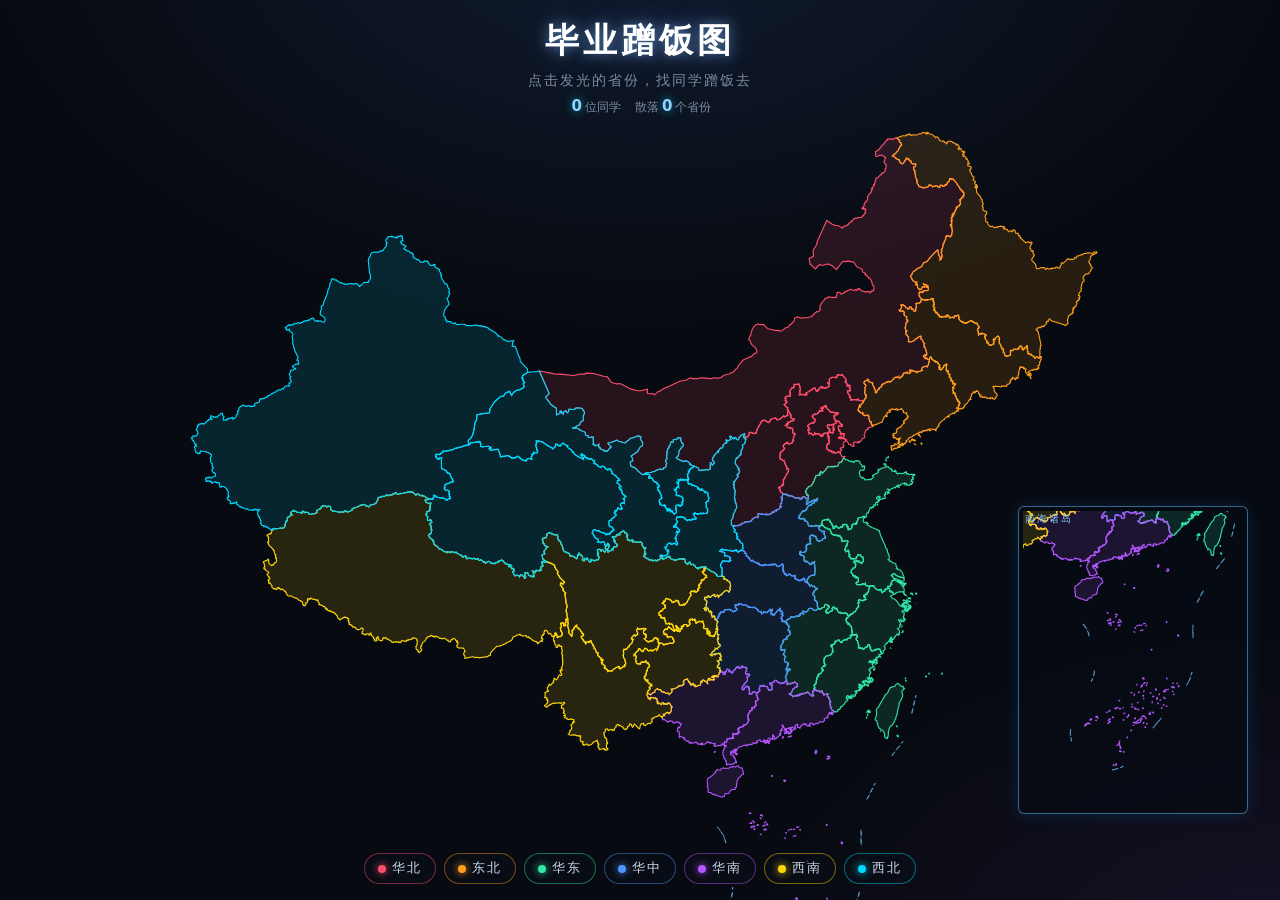
==== index.html @ 1296a6bd "最初之作" ====
<!doctype html>
<html lang="zh-CN">
<head>
	<meta charset="UTF-8" />
	<meta name="viewport" content="width=device-width, initial-scale=1.0" />
	<title>毕业蹭饭图</title>
	<link rel="stylesheet" href="./css/style.css" />
</head>
<body>
	<header>
		<h1 id="title"></h1>
		<p id="subtitle"></p>
		<p id="teachers"></p>
		<div class="stats">
			<span><b id="stat-num">0</b>位同学</span>
			<span>散落<b id="stat-prov">0</b>个省份</span>
		</div>
	</header>

	<main id="stage">
		<svg id="map" xmlns="http://www.w3.org/2000/svg">
			<g id="mapGroup">
				<g id="borders">
					<g id="geo"></g>
					<path id="ten-dash"></path>
				</g>
				<g id="labels"></g>
				<g id="pins"></g>
			</g>
		</svg>

		<!-- 南海诸岛附图：只复用省界+十段线，换 viewBox 裁剪 -->
		<div id="inset-wrap">
			<span class="tag">南海诸岛</span>
			<svg id="inset" xmlns="http://www.w3.org/2000/svg">
				<use href="#borders"></use>
			</svg>
		</div>

		<div id="tooltip"></div>
		<div id="overlay"></div>
		<aside id="card"></aside>

		<nav id="legend"></nav>
	</main>

	<script src="./js/map-data.js"></script>
	<script src="./js/students.js"></script>
	<script src="./js/app.js"></script>
</body>
</html>
---- css/style.css ----
/* ============================================================
   毕业蹭饭图 · 霓虹周期表风格
   ============================================================ */
* { box-sizing: border-box; }

:root {
	--bg: #070a10;
	--text: #e8f1ff;
	--muted: #7d8aa3;
}

html, body {
	height: 100%;
	margin: 0;
}

body {
	background:
		radial-gradient(1100px 700px at 50% -10%, rgba(60, 110, 200, 0.18), transparent 60%),
		radial-gradient(900px 600px at 100% 110%, rgba(180, 85, 255, 0.10), transparent 60%),
		var(--bg);
	color: var(--text);
	font-family: "PingFang SC", "Microsoft YaHei", "Noto Sans SC", system-ui, sans-serif;
	overflow: hidden;
	user-select: none;
	display: flex;      /* 标题 + 地图纵向分配，标题多高都不挤掉地图底部 */
	flex-direction: column;
	height: 100vh;
}

/* ---------------- 顶部标题 ---------------- */
header {
	text-align: center;
	padding: 18px 16px 4px;
	flex: none;
}
header h1 {
	margin: 0;
	font-size: clamp(20px, 3vw, 34px);
	letter-spacing: 4px;
	font-weight: 800;
	color: #fff;
	text-shadow: 0 0 12px rgba(120, 190, 255, .55), 0 0 32px rgba(120, 160, 255, .35);
}
header p {
	margin: 8px 0 6px;
	font-size: clamp(11px, 1.2vw, 14px);
	color: var(--muted);
	letter-spacing: 2px;
}
/* 任课老师一行 */
#teachers {
	margin: 4px 0 2px !important;
	font-size: clamp(10px, 1.05vw, 12.5px) !important;
	letter-spacing: 1px !important;
	color: #7e93ad;
}
#teachers .teacher i {
	font-style: normal;
	color: #5a6d85;
	margin-right: 5px;
}
#teachers .t-sep {
	margin: 0 9px;
	color: #3d4d61;
}

.stats {
	display: inline-flex;
	gap: 14px;
	font-size: 12px;
	color: var(--muted);
}
.stats b {
	color: #8fd3ff;
	font-size: 15px;
	margin: 0 3px;
	text-shadow: 0 0 10px rgba(0, 217, 255, .7);
}

/* ---------------- 地图舞台 ---------------- */
#stage {
	position: relative;
	flex: 1 1 auto;   /* 占满标题之外的剩余视口，底部图例永远不会被切掉 */
	min-height: 0;
	padding: 4px 2vw 76px;
}

#map {
	width: 100%;
	height: 100%;
	display: block;
	overflow: visible; /* 省份放大后允许超出地图视口，不被裁切 */
}

/* 光晕副本：平时不渲染；hover / 选中时出现，它是唯一挂 filter 的元素。
   柔光本来就是模糊的，所以它被 GPU 纹理化也无所谓；
   清晰本体 .province 不挂 filter，放大边缘始终锐利。 */
.halo {
	display: none;
	pointer-events: none;
	fill: var(--c);
	stroke: var(--c);
	stroke-width: 1.1;
	vector-effect: non-scaling-stroke;
	transition: transform .55s cubic-bezier(.22, .9, .26, 1.05);
}
.cell:hover .halo {
	display: inline;
	fill-opacity: .33;
	filter: drop-shadow(0 0 5px var(--c)) drop-shadow(0 0 14px var(--c));
}
.cell.glow .halo {
	display: inline;
	fill-opacity: .24; /* .13 的本体 + .24 的光晕 ≈ .34 总填充 */
	filter: drop-shadow(0 0 4px var(--c)) drop-shadow(0 0 10px var(--c));
}

.province {
	fill: var(--c);
	fill-opacity: .13;
	stroke: var(--c);
	stroke-width: 1.1;
	vector-effect: non-scaling-stroke;
	cursor: pointer;
	transition:
		transform .55s cubic-bezier(.22, .9, .26, 1.05),
		opacity .35s ease,
		stroke-width .35s ease;
}
.province.selected {
	stroke-width: 1.7; /* 放大后一条明确挺括的轮廓亮线 */
}

/* 选中某省 / 大区筛选时，其余省份变暗（对应周期表的 overlay） */
.viewing .province.dim {
	fill-opacity: .05;
	opacity: .22;
}
.viewing .province.dim { pointer-events: none; }
.filtering .cell.faded .province {
	fill-opacity: .05;
	opacity: .22;
}

/* 十段线 */
#ten-dash {
	fill: none;
	stroke: #6fc3ff;
	stroke-width: 1;
	opacity: .75;
	stroke-dasharray: 5 3;
	vector-effect: non-scaling-stroke;
	pointer-events: none;
}

/* 省名标签：默认隐藏，点开某省放大后才出现（深色描边保证在亮色省域上清晰） */
.province-label {
	fill: #e6f1ff;
	stroke: rgba(5, 9, 16, .85);
	stroke-width: 1.4px;
	paint-order: stroke;
	vector-effect: non-scaling-stroke;
	font-weight: 700;
	letter-spacing: .5px;
	pointer-events: none;
	opacity: 0;
	transition:
		opacity .3s ease,
		transform .55s cubic-bezier(.22, .9, .26, 1.05);
}
.province-label.label-lg { font-size: 6.2px; }
.province-label.label-sm { font-size: 4.4px; }
/* 只有被点开放大的那个省显示名字，并跟随放大动画 */
.province-label.selected-label { opacity: 1; }

/* ---------------- 人数脉冲角标 ---------------- */
.pin { pointer-events: none; }
.pin-halo {
	r: 3.4;
	fill: none;
	stroke: var(--c);
	stroke-width: 1;
	transform-box: fill-box;
	transform-origin: center;
	animation: halo 2.2s ease-out infinite;
}
.pin-dot { fill: var(--c); }
.pin-num {
	fill: #061018;
	font-size: 3.6px;
	font-weight: 800;
}
@keyframes halo {
	0%   { transform: scale(1);   opacity: .9; }
	70%  { transform: scale(2.6); opacity: 0; }
	100% { transform: scale(2.6); opacity: 0; }
}
.pin.faded { opacity: .12; }
.viewing .pin { opacity: 0; transition: opacity .25s ease; }

/* ---------------- 南海诸岛附图 ---------------- */
#inset-wrap {
	position: absolute;
	right: max(14px, 2.5vw);
	bottom: 86px;
	width: clamp(150px, 19vw, 230px);
	border: 1px solid rgba(111, 195, 255, .5);
	border-radius: 6px;
	background: rgba(7, 12, 20, .72);
	box-shadow: 0 0 18px rgba(0, 140, 255, .18);
	padding: 4px;
	transition: opacity .3s ease;
}
#inset-wrap .tag {
	position: absolute;
	left: 6px;
	top: 5px;
	font-size: 10px;
	color: #8fc9ff;
	letter-spacing: 2px;
}
#inset {
	width: 100%;
	display: block;
	pointer-events: none;
}
.viewing #inset-wrap,
.filtering #inset-wrap { opacity: .25; }

/* ---------------- 遮罩 ---------------- */
#overlay {
	position: fixed;
	inset: 0;
	/* 只用深色压暗，绝不能加 backdrop-filter：
	   遮罩出现时它会把后面放大的省份和省名整体毛玻璃模糊掉 */
	background: rgba(3, 6, 10, .62);
	opacity: 0;
	pointer-events: none;
	transition: opacity .4s ease;
	z-index: 5;
}
#overlay.show { opacity: 1; pointer-events: auto; }

/* ---------------- 信息卡 ---------------- */
#card {
	position: fixed;
	z-index: 10;
	right: 3vw;
	top: 50%;
	width: min(360px, 92vw);
	max-height: 78vh;
	overflow-y: auto;
	transform: translate(24px, -50%);
	opacity: 0;
	pointer-events: none;
	background: rgba(12, 17, 26, .88);
	border: 1px solid var(--c, #4d96ff);
	border-radius: 14px;
	box-shadow: 0 0 24px color-mix(in srgb, var(--c, #4d96ff) 35%, transparent),
				inset 0 0 30px rgba(255, 255, 255, .02);
	backdrop-filter: blur(14px);
	padding: 20px 22px;
	transition: transform .5s cubic-bezier(.22, .9, .26, 1.05), opacity .4s ease;
}
#card.show {
	transform: translate(0, -50%);
	opacity: 1;
	pointer-events: auto;
}
.card-head h2 {
	margin: 4px 0 2px;
	font-size: 28px;
	letter-spacing: 4px;
	color: #fff;
	text-shadow: 0 0 14px var(--c);
}
.card-region { font-size: 12px; letter-spacing: 3px; }
.card-count { margin: 0 0 14px; color: var(--muted); font-size: 13px; }

.card-list { display: flex; flex-direction: column; gap: 12px; }
.school {
	border-left: 3px solid var(--c);
	padding-left: 12px;
}
.school-name {
	font-size: 15px;
	font-weight: 700;
	color: #dff0ff;
	margin-bottom: 6px;
}
.school-names { display: flex; flex-wrap: wrap; gap: 6px; }
.school-names span {
	font-size: 12.5px;
	padding: 3px 10px;
	border-radius: 999px;
	border: 1px solid color-mix(in srgb, var(--c) 55%, transparent);
	color: #eaf6ff;
	background: color-mix(in srgb, var(--c) 12%, transparent);
}
.card-tip {
	margin: 16px 0 0;
	font-size: 12px;
	color: var(--muted);
	text-align: center;
	letter-spacing: 1px;
}
.card-empty {
	color: var(--muted);
	font-size: 13.5px;
	line-height: 2;
	padding: 14px 0;
}
.card-close {
	position: absolute;
	right: 12px;
	top: 12px;
	width: 26px;
	height: 26px;
	border-radius: 50%;
	border: 1px solid rgba(255, 255, 255, .25);
	background: transparent;
	color: #aab8cc;
	cursor: pointer;
	font-size: 14px;
	line-height: 1;
}
.card-close::before { content: "✕"; }
.card-close:hover { color: #fff; border-color: #fff; }

/* ---------------- tooltip ---------------- */
#tooltip {
	position: fixed;
	z-index: 20;
	pointer-events: none;
	opacity: 0;
	transform: translateY(4px);
	transition: opacity .18s ease, transform .18s ease;
	display: flex;
	align-items: center;
	gap: 8px;
	background: rgba(10, 15, 24, .92);
	border: 1px solid rgba(140, 190, 255, .35);
	border-radius: 8px;
	padding: 6px 12px;
	font-size: 12.5px;
	box-shadow: 0 4px 18px rgba(0, 0, 0, .5);
}
#tooltip.show { opacity: 1; transform: translateY(0); }
#tooltip i {
	font-style: normal;
	color: #8fd3ff;
	font-size: 11.5px;
}

/* ---------------- 大区图例 ---------------- */
#legend {
	position: absolute;
	left: 50%;
	bottom: 16px;
	transform: translateX(-50%);
	display: flex;
	flex-wrap: wrap;
	justify-content: center;
	gap: 8px;
	max-width: 94vw;
	z-index: 3;
}
.legend-item {
	--c: #888;
	display: inline-flex;
	align-items: center;
	gap: 6px;
	padding: 6px 13px;
	border-radius: 999px;
	border: 1px solid color-mix(in srgb, var(--c) 45%, transparent);
	background: rgba(10, 15, 24, .65);
	color: #cdd9ea;
	font-size: 12.5px;
	letter-spacing: 2px;
	cursor: pointer;
	transition: all .25s ease;
}
.legend-item i {
	width: 8px;
	height: 8px;
	border-radius: 50%;
	background: var(--c);
	box-shadow: 0 0 8px var(--c);
}
.legend-item:hover {
	color: #fff;
	box-shadow: 0 0 12px color-mix(in srgb, var(--c) 45%, transparent);
}
.legend-item.on {
	background: var(--c);
	border-color: var(--c);
	color: #08101a;
	font-weight: 700;
}
.viewing #legend { opacity: .35; pointer-events: none; }

/* ---------------- 小屏适配 ---------------- */
@media (max-width: 760px) {
	header { padding-top: 12px; }
	#stage { padding-bottom: 104px; }
	#card {
		left: 4vw;
		right: 4vw;
		top: auto;
		bottom: 12px;
		width: auto;
		max-height: 56vh;
		transform: translateY(24px);
	}
	#card.show { transform: translateY(0); }
	#inset-wrap { width: 120px; bottom: 118px; }
	.legend-item { padding: 5px 10px; font-size: 11.5px; }
}
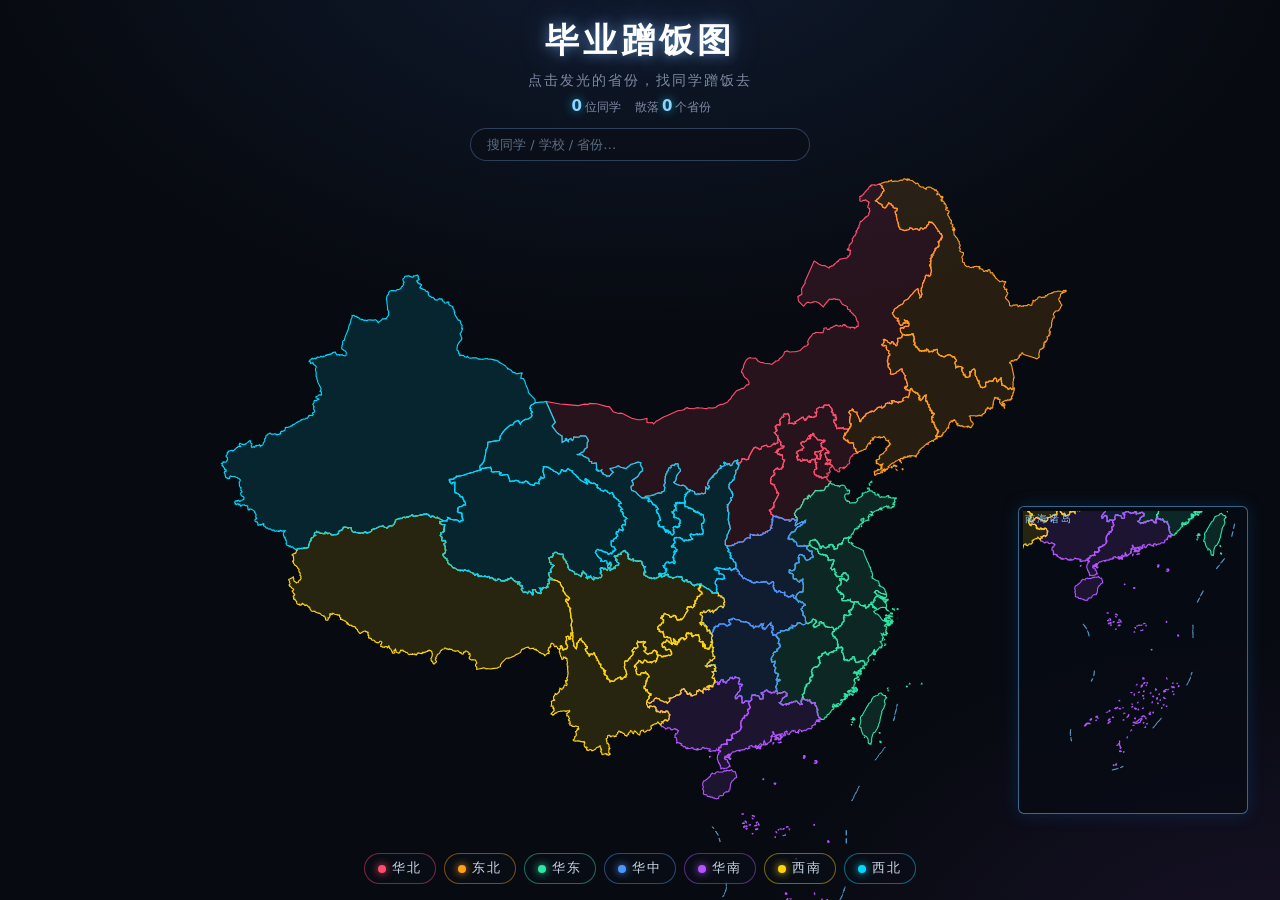
==== commit 1242a4c1: "更新了搜索功能" ====
--- a/index.html
+++ b/index.html
@@ -14,6 +14,10 @@
 		<div class="stats">
 			<span><b id="stat-num">0</b>位同学</span>
 			<span>散落<b id="stat-prov">0</b>个省份</span>
+		</div>
+		<div class="search" id="search">
+			<input id="search-input" type="text" placeholder="搜同学 / 学校 / 省份…" autocomplete="off" spellcheck="false" />
+			<ul id="search-results" class="search-results"></ul>
 		</div>
 	</header>
 
--- a/css/style.css
+++ b/css/style.css
@@ -78,6 +78,85 @@
 	text-shadow: 0 0 10px rgba(0, 217, 255, .7);
 }
 
+/* ---------------- 搜索 ---------------- */
+.search {
+	position: relative;
+	z-index: 6;   /* 高于遮罩(5)：省份卡片开着时也能继续搜索跳转 */
+	width: min(340px, 84vw);
+	margin: 12px auto 2px;
+}
+#search-input {
+	width: 100%;
+	background: rgba(10, 15, 24, .72);
+	border: 1px solid rgba(140, 190, 255, .28);
+	border-radius: 999px;
+	padding: 8px 16px;
+	font-family: inherit;
+	font-size: 13px;
+	color: var(--text);
+	outline: none;
+	transition: border-color .2s ease, box-shadow .2s ease;
+}
+#search-input::placeholder { color: #5d6d84; }
+#search-input:focus {
+	border-color: #6fc3ff;
+	box-shadow: 0 0 0 3px rgba(111, 195, 255, .15), 0 0 18px rgba(111, 195, 255, .25);
+}
+.search-results {
+	position: absolute;
+	left: 0;
+	right: 0;
+	top: calc(100% + 8px);
+	z-index: 30;
+	display: none;
+	max-height: 300px;
+	overflow-y: auto;
+	margin: 0;
+	padding: 6px;
+	list-style: none;
+	text-align: left;
+	background: rgba(10, 15, 24, .96);
+	border: 1px solid rgba(140, 190, 255, .3);
+	border-radius: 12px;
+	box-shadow: 0 14px 40px rgba(0, 0, 0, .6);
+	backdrop-filter: blur(12px);
+}
+.search-results.show { display: block; }
+.search-item {
+	display: flex;
+	align-items: center;
+	gap: 8px;
+	padding: 7px 10px;
+	border-radius: 8px;
+	cursor: pointer;
+	font-size: 13px;
+	color: #dbe7f5;
+}
+.search-item.hl { background: rgba(111, 195, 255, .16); }
+.search-item .s-name { font-weight: 700; color: #fff; flex: none; }
+.search-item .s-school {
+	color: var(--muted);
+	overflow: hidden;
+	text-overflow: ellipsis;
+	white-space: nowrap;
+}
+.search-item .s-prov {
+	margin-left: auto;
+	flex: none;
+	padding: 1px 8px;
+	font-size: 11.5px;
+	color: #8fd3ff;
+	background: rgba(111, 195, 255, .12);
+	border: 1px solid rgba(111, 195, 255, .3);
+	border-radius: 999px;
+}
+.search-empty {
+	padding: 12px;
+	text-align: center;
+	font-size: 12.5px;
+	color: var(--muted);
+}
+
 /* ---------------- 地图舞台 ---------------- */
 #stage {
 	position: relative;
@@ -297,6 +376,20 @@
 	border: 1px solid color-mix(in srgb, var(--c) 55%, transparent);
 	color: #eaf6ff;
 	background: color-mix(in srgb, var(--c) 12%, transparent);
+}
+/* 搜索命中的同学：卡片里实心点亮一下 */
+.school-names span.hit {
+	background: var(--c);
+	border-color: var(--c);
+	color: #06101a;
+	font-weight: 700;
+	box-shadow: 0 0 14px var(--c);
+	animation: hit-pop .4s ease;
+}
+@keyframes hit-pop {
+	0%   { transform: scale(.6); }
+	60%  { transform: scale(1.15); }
+	100% { transform: scale(1); }
 }
 .card-tip {
 	margin: 16px 0 0;
